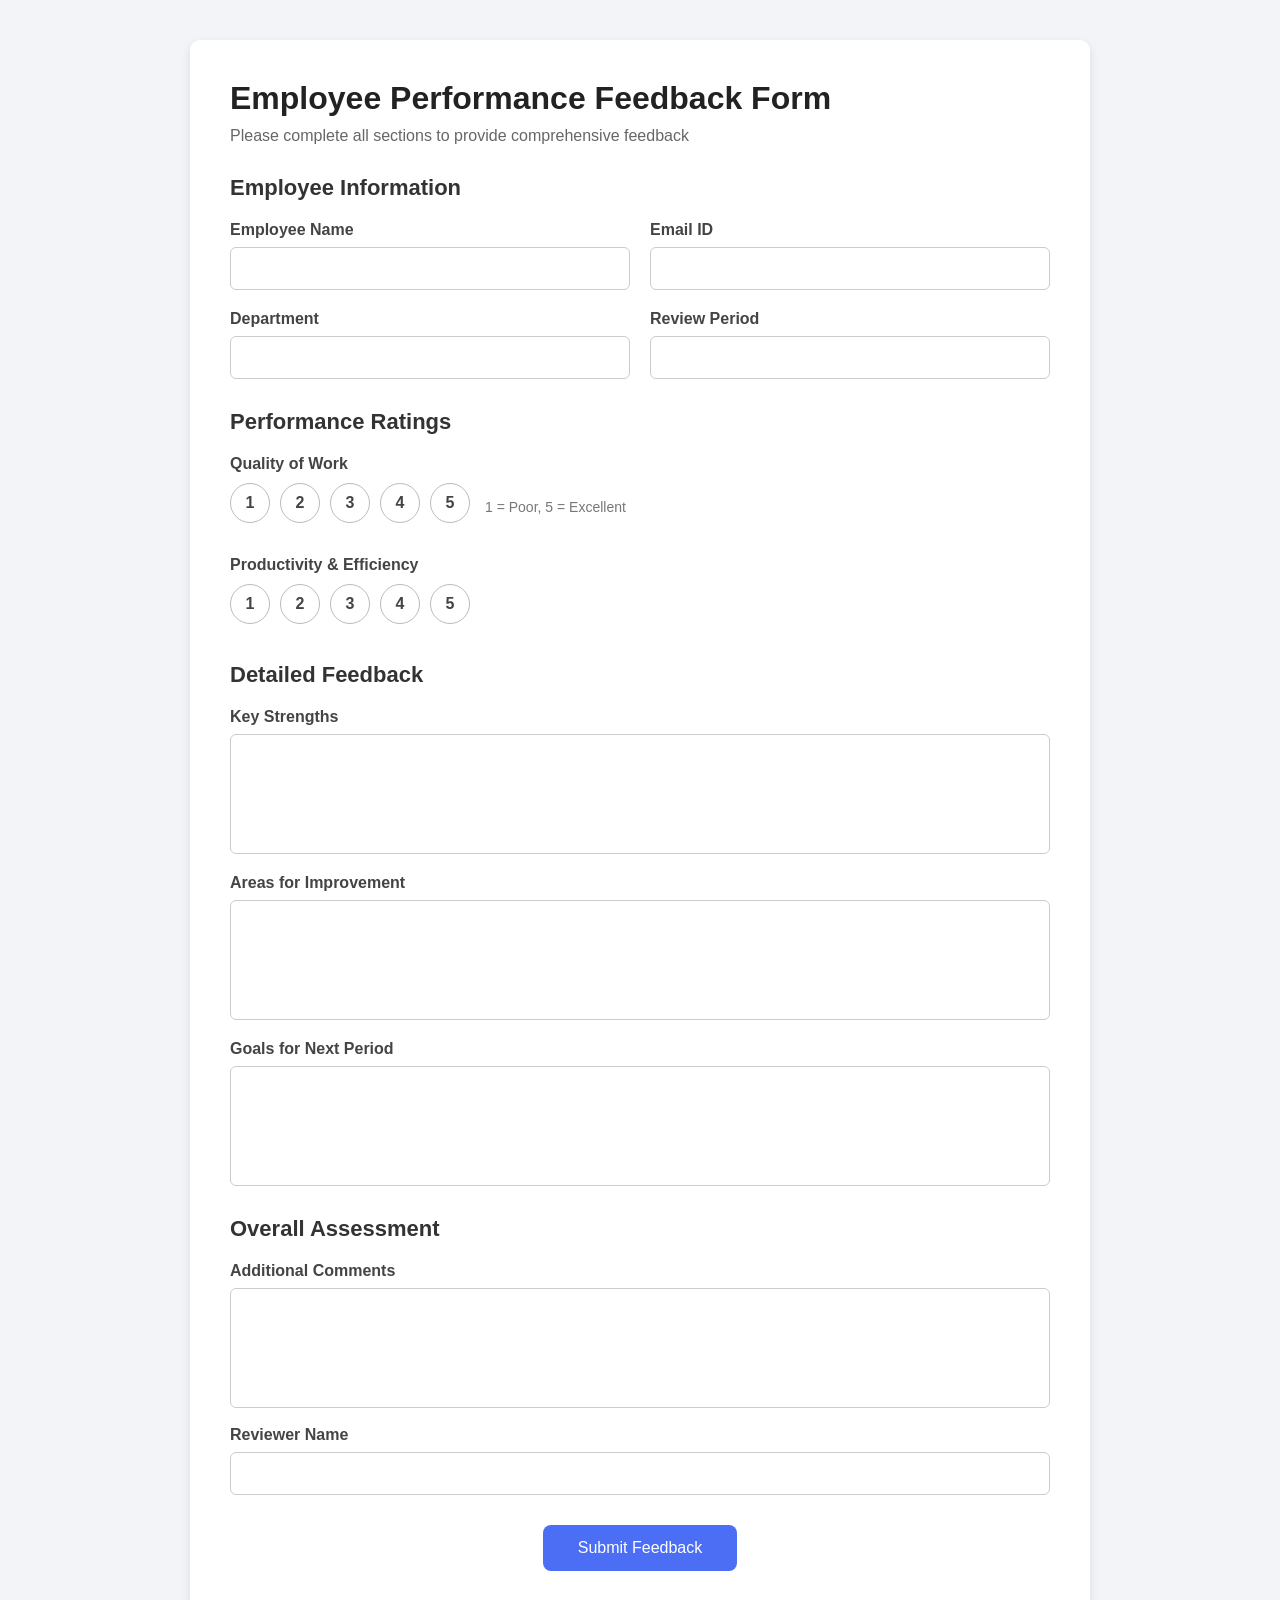
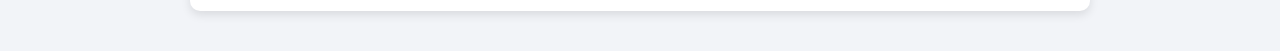
==== form.html @ fc74643b "Add files via upload" ====
<!DOCTYPE html>
<html lang="en">
<head>
  <meta charset="UTF-8" />
  <meta name="viewport" content="width=device-width, initial-scale=1.0"/>
  <title>Employee Feedback Form</title>

  <style>
    *{
      margin:0;
      padding:0;
      box-sizing:border-box;
      font-family: Arial, sans-serif;
    }

    body{
      background:#f2f4f8;
      display:flex;
      justify-content:center;
      align-items:center;
      padding:40px;
    }

    .container{
      width:900px;
      background:#fff;
      padding:40px;
      border-radius:10px;
      box-shadow:0 4px 10px rgba(0,0,0,0.1);
    }

    h1{
      font-size:32px;
      margin-bottom:10px;
      color:#222;
    }

    .subtitle{
      color:#666;
      margin-bottom:30px;
    }

    h2{
      margin:30px 0 20px;
      color:#333;
      font-size:22px;
    }

    .form-grid{
      display:grid;
      grid-template-columns:1fr 1fr;
      gap:20px;
    }

    .form-group{
      display:flex;
      flex-direction:column;
    }

    label{
      margin-bottom:8px;
      font-weight:600;
      color:#444;
    }

    input,
    textarea{
      padding:12px;
      border:1px solid #ccc;
      border-radius:6px;
      font-size:15px;
    }

    textarea{
      resize:none;
      height:120px;
    }

    .rating-section{
      margin-bottom:25px;
    }

    .rating-row{
      display:flex;
      align-items:center;
      gap:15px;
      margin-top:10px;
      flex-wrap:wrap;
    }

    .rating-buttons{
      display:flex;
      gap:10px;
    }

    .rating-buttons input{
      display:none;
    }

    .rating-buttons label{
      width:40px;
      height:40px;
      border-radius:50%;
      border:1px solid #bbb;
      display:flex;
      justify-content:center;
      align-items:center;
      cursor:pointer;
      transition:0.3s;
      background:#fff;
    }

    .rating-buttons input:checked + label{
      background:#4c6ef5;
      color:white;
      border:none;
    }

    .rating-text{
      color:#777;
      font-size:14px;
    }

    .full-width{
      grid-column:1 / 3;
    }

    .submit-btn{
      margin-top:30px;
      text-align:center;
    }

    button{
      background:#4c6ef5;
      color:white;
      border:none;
      padding:14px 35px;
      font-size:16px;
      border-radius:8px;
      cursor:pointer;
      transition:0.3s;
    }

    button:hover{
      background:#3b5bdb;
    }

    @media(max-width:768px){

      .container{
        width:100%;
        padding:25px;
      }

      .form-grid{
        grid-template-columns:1fr;
      }

      .full-width{
        grid-column:1;
      }
    }

  </style>
</head>

<body>

<div class="container">

  <h1>Employee Performance Feedback Form</h1>
  <p class="subtitle">
    Please complete all sections to provide comprehensive feedback
  </p>

  <h2>Employee Information</h2>

  <form action="/submit-feedback" method="POST">

    <div class="form-grid">

      <div class="form-group">
        <label>Employee Name</label>
        <input type="text" name="employee_name">
      </div>

      <div class="form-group">
        <label>Email ID</label>
        <input type="email" name="employee_email">
      </div>

      <div class="form-group">
        <label>Department</label>
        <input type="text" name="department">
      </div>

      <div class="form-group">
        <label>Review Period</label>
        <input type="text" name="review_period">
      </div>

    </div>

    <h2>Performance Ratings</h2>

    <!-- Quality -->
    <div class="rating-section">
      <label>Quality of Work</label>

      <div class="rating-row">

        <div class="rating-buttons">

          <input type="radio" id="q1" name="quality" value="1">
          <label for="q1">1</label>

          <input type="radio" id="q2" name="quality" value="2">
          <label for="q2">2</label>

          <input type="radio" id="q3" name="quality" value="3">
          <label for="q3">3</label>

          <input type="radio" id="q4" name="quality" value="4">
          <label for="q4">4</label>

          <input type="radio" id="q5" name="quality" value="5">
          <label for="q5">5</label>

        </div>

        <span class="rating-text">1 = Poor, 5 = Excellent</span>

      </div>
    </div>

    <!-- Productivity -->
    <div class="rating-section">
      <label>Productivity & Efficiency</label>

      <div class="rating-row">

        <div class="rating-buttons">

          <input type="radio" id="p1" name="productivity" value="1">
          <label for="p1">1</label>

          <input type="radio" id="p2" name="productivity" value="2">
          <label for="p2">2</label>

          <input type="radio" id="p3" name="productivity" value="3">
          <label for="p3">3</label>

          <input type="radio" id="p4" name="productivity" value="4">
          <label for="p4">4</label>

          <input type="radio" id="p5" name="productivity" value="5">
          <label for="p5">5</label>

        </div>

      </div>
    </div>

    <h2>Detailed Feedback</h2>

    <div class="form-grid">

      <div class="form-group full-width">
        <label>Key Strengths</label>
        <textarea name="strengths"></textarea>
      </div>

      <div class="form-group full-width">
        <label>Areas for Improvement</label>
        <textarea name="improvement"></textarea>
      </div>

      <div class="form-group full-width">
        <label>Goals for Next Period</label>
        <textarea name="goals"></textarea>
      </div>

    </div>

    <h2>Overall Assessment</h2>

    <div class="form-group">
      <label>Additional Comments</label>
      <textarea name="comments"></textarea>
    </div>

    <br>

    <div class="form-group">
      <label>Reviewer Name</label>
      <input type="text" name="reviewer">
    </div>

    <div class="submit-btn">
      <button type="submit">Submit Feedback</button>
    </div>

  </form>

</div>

</body>
</html>
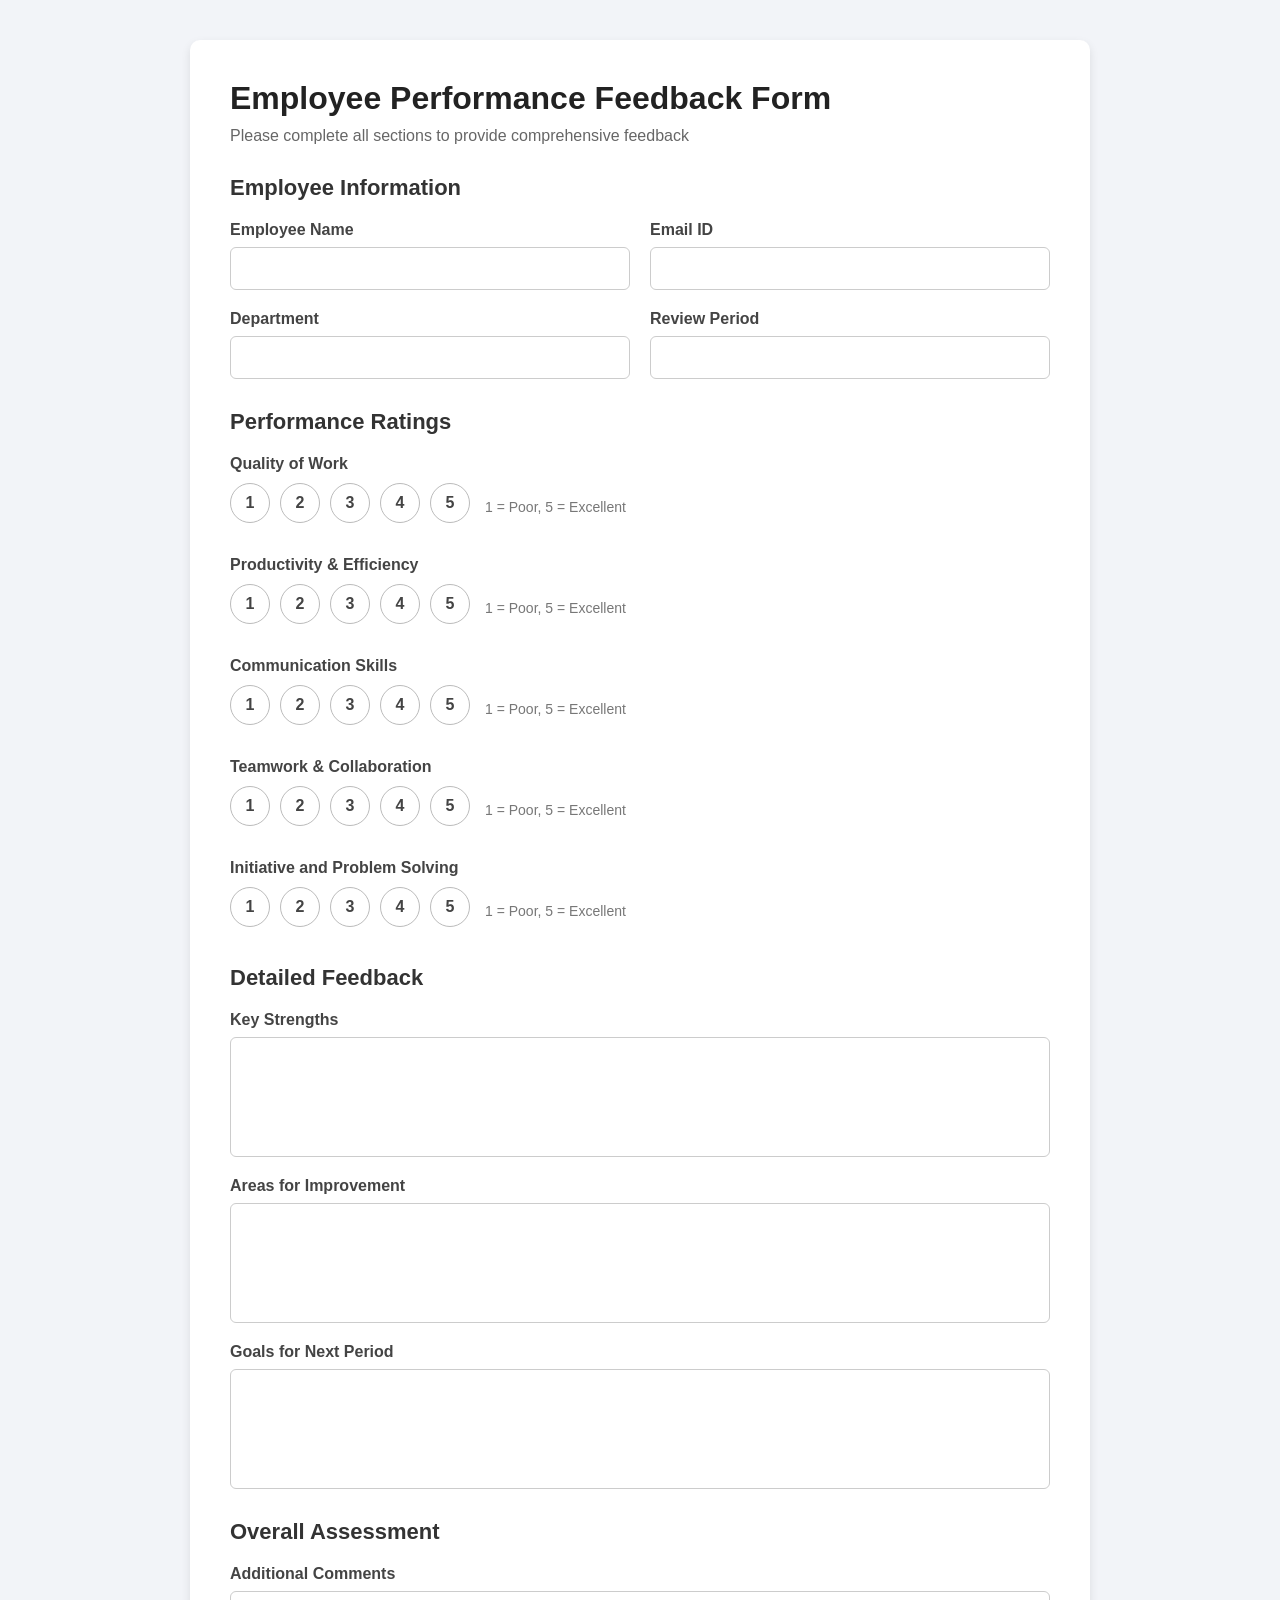
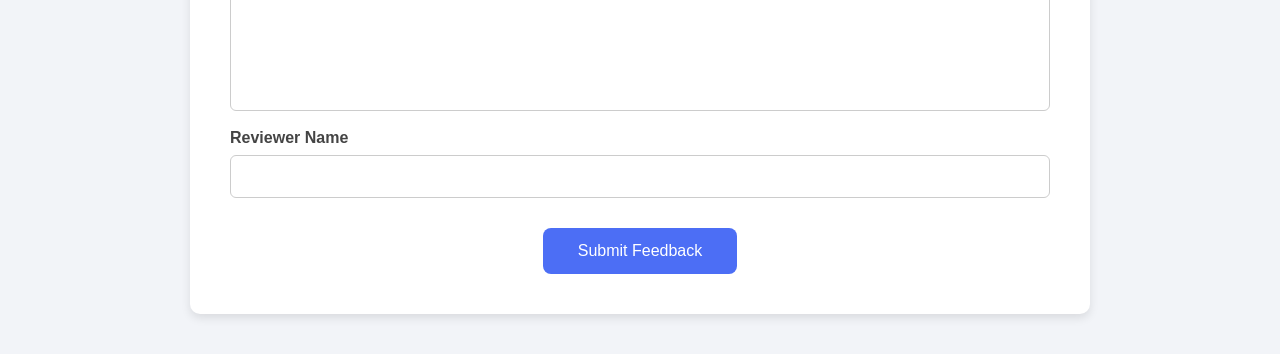
==== commit 75021f9a: "Add files via upload" ====
--- a/form.html
+++ b/form.html
@@ -203,7 +203,7 @@
 
     <h2>Performance Ratings</h2>
 
-    <!-- Quality -->
+    
     <div class="rating-section">
       <label>Quality of Work</label>
 
@@ -233,7 +233,7 @@
       </div>
     </div>
 
-    <!-- Productivity -->
+    
     <div class="rating-section">
       <label>Productivity & Efficiency</label>
 
@@ -257,10 +257,87 @@
           <label for="p5">5</label>
 
         </div>
-
-      </div>
-    </div>
-
+        <span class="rating-text">1 = Poor, 5 = Excellent</span>
+      </div>
+    </div>
+<div class="rating-section">
+      <label>Communication Skills</label>
+
+      <div class="rating-row">
+
+        <div class="rating-buttons">
+
+          <input type="radio" id="c1" name="communication" value="1">
+          <label for="c1">1</label>
+
+          <input type="radio" id="c2" name="communication" value="2">
+          <label for="c2">2</label>
+
+          <input type="radio" id="c3" name="communication" value="3">
+          <label for="c3">3</label>
+
+          <input type="radio" id="c4" name="communication" value="4">
+          <label for="c4">4</label>
+
+          <input type="radio" id="c5" name="communication" value="5">
+          <label for="c5">5</label>
+
+        </div>
+        <span class="rating-text">1 = Poor, 5 = Excellent</span>
+      </div>
+    </div>
+    <div class="rating-section">
+      <label>Teamwork & Collaboration</label>
+
+      <div class="rating-row">
+
+        <div class="rating-buttons">
+
+          <input type="radio" id="t1" name="teamwork" value="1">
+          <label for="t1">1</label>
+
+          <input type="radio" id="t2" name="teamwork" value="2">
+          <label for="t2">2</label>
+
+          <input type="radio" id="t3" name="teamwork" value="3">
+          <label for="t3">3</label>
+
+          <input type="radio" id="t4" name="teamwork" value="4">
+          <label for="t4">4</label>
+
+          <input type="radio" id="t5" name="teamwork" value="5">
+          <label for="t5">5</label>
+
+        </div>
+        <span class="rating-text">1 = Poor, 5 = Excellent</span>
+      </div>
+    </div>
+    <div class="rating-section">
+      <label>Initiative and Problem Solving</label>
+
+      <div class="rating-row">
+
+        <div class="rating-buttons">
+
+          <input type="radio" id="i1" name="initiative" value="1">
+          <label for="i1">1</label>
+
+          <input type="radio" id="i2" name="initiative" value="2">
+          <label for="i2">2</label>
+
+          <input type="radio" id="i3" name="initiative" value="3">
+          <label for="i3">3</label>
+
+          <input type="radio" id="i4" name="initiative" value="4">
+          <label for="i4">4</label>
+
+          <input type="radio" id="i5" name="initiative" value="5">
+          <label for="i5">5</label>
+
+        </div>
+        <span class="rating-text">1 = Poor, 5 = Excellent</span>
+      </div>
+    </div>
     <h2>Detailed Feedback</h2>
 
     <div class="form-grid">
